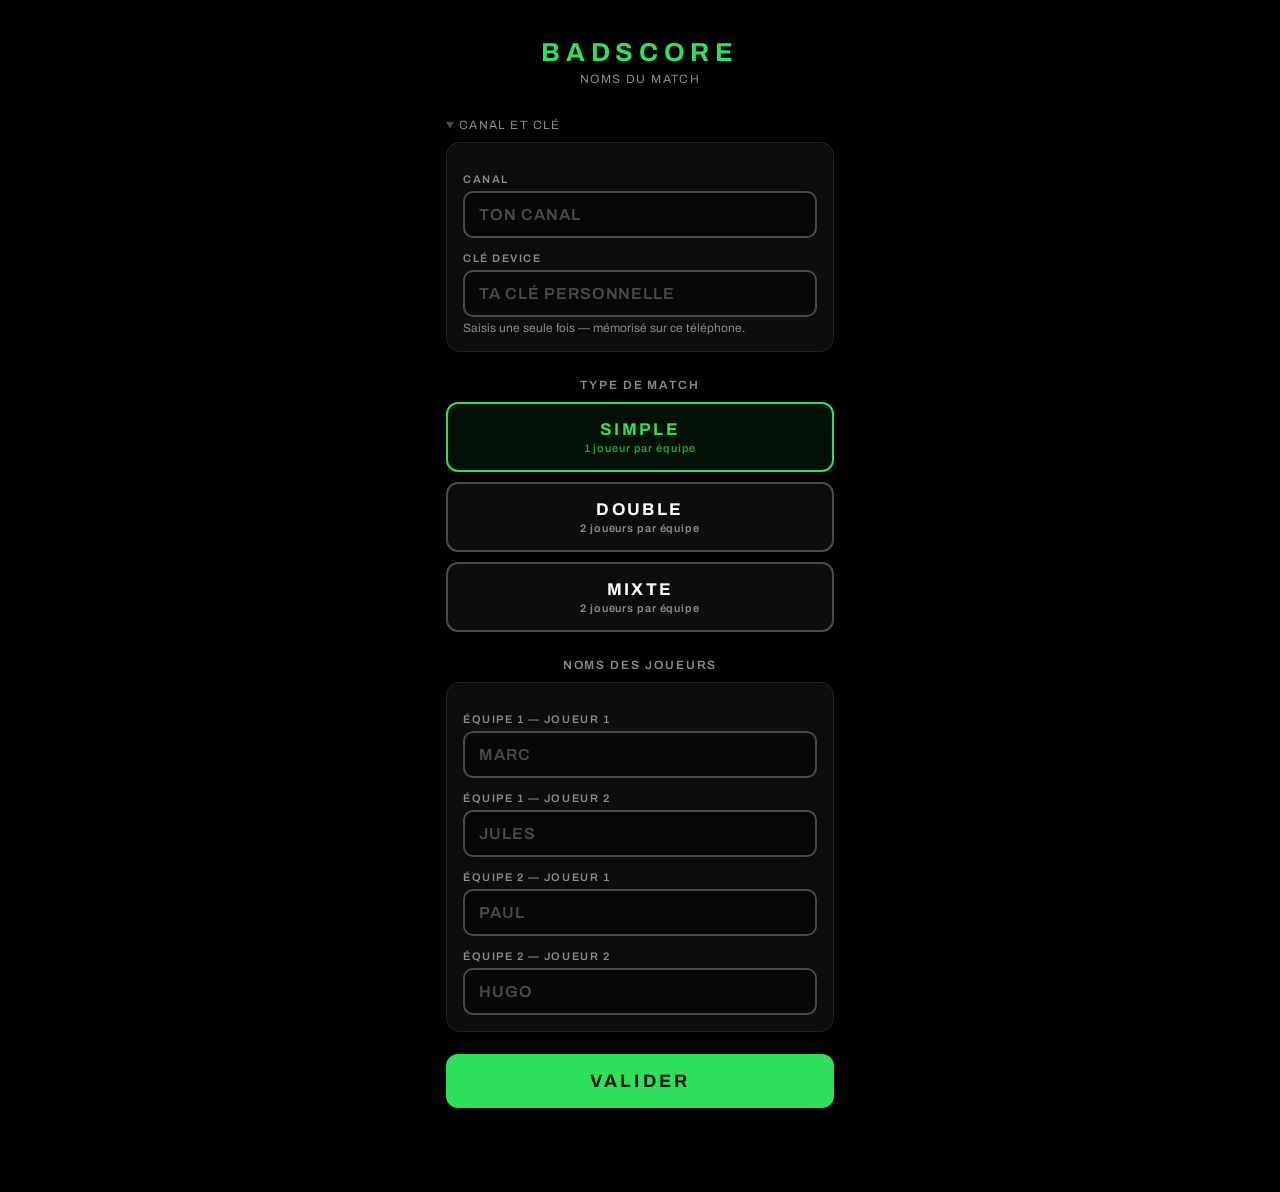
==== portal/index.html @ 9ab5801d "feat(portal): page « Noms du match » (type simple/double/mixte + partenaires) + Edge Function names " ====
<!doctype html>
<html lang="fr">
<head>
<meta charset="utf-8">
<meta name="viewport" content="width=device-width, initial-scale=1">
<title>BadScore — Noms du match</title>
<link rel="preconnect" href="https://fonts.googleapis.com">
<link rel="preconnect" href="https://fonts.gstatic.com" crossorigin>
<link href="https://fonts.googleapis.com/css2?family=Archivo:wght@600;700&display=swap" rel="stylesheet">
<style>
  /* Portail BadScore — le même langage visuel que l'écran de la montre :
     fond noir, vert #2FE05C, typographie Archivo, gros blocs tapables. */
  :root {
    --green: #2FE05C;
    --red: #E5484D;
    --grey: #8A8A8A;
    --dim: #4A4A4A;
    --txt: #FFFFFF;
  }
  html, body {
    margin: 0; padding: 0; background: #000; color: var(--txt);
    font-family: "Archivo", "Helvetica Neue", Arial, sans-serif;
    -webkit-text-size-adjust: 100%;
  }
  body { min-height: 100vh; display: flex; flex-direction: column; align-items: center; }
  .wrap { width: 100%; max-width: 420px; padding: 20px 16px 48px; box-sizing: border-box; }
  header { text-align: center; padding: 18px 0 6px; }
  .brand { color: var(--green); font-size: 26px; font-weight: 700; letter-spacing: 0.22em; }
  .sub { color: var(--grey); font-size: 12px; letter-spacing: 0.12em; text-transform: uppercase; margin-top: 6px; }
  h2 { color: var(--grey); font-size: 12px; font-weight: 600; letter-spacing: 0.16em; text-transform: uppercase; margin: 26px 0 10px; text-align: center; }
  .card { background: #0B0D0F; border: 1px solid rgba(255,255,255,0.08); border-radius: 14px; padding: 16px; }

  /* Tuiles de type — comme l'écran SETUP de la montre. */
  .tiles { display: flex; flex-direction: column; gap: 10px; }
  .tile {
    border: 2px solid var(--dim); border-radius: 12px; background: #0B0D0F;
    color: var(--txt); font-family: inherit; font-weight: 700; font-size: 17px;
    letter-spacing: 0.14em; padding: 16px; cursor: pointer; text-align: center;
    transition: border-color .15s, color .15s, background .15s;
  }
  .tile small { display: block; color: var(--grey); font-weight: 600; font-size: 11px; letter-spacing: 0.08em; margin-top: 3px; }
  .tile.on { border-color: var(--green); color: var(--green); background: rgba(47,224,92,0.07); }
  .tile.on small { color: rgba(47,224,92,0.7); }

  label { display: block; color: var(--grey); font-size: 11px; font-weight: 600; letter-spacing: 0.14em; text-transform: uppercase; margin: 14px 0 6px; }
  input {
    width: 100%; box-sizing: border-box; background: #060708; color: var(--txt);
    border: 2px solid var(--dim); border-radius: 10px; padding: 13px 14px;
    font-family: inherit; font-size: 16px; font-weight: 600; letter-spacing: 0.06em;
    text-transform: uppercase;
  }
  input:focus { outline: none; border-color: var(--green); }
  input::placeholder { color: var(--dim); }

  #validate {
    width: 100%; margin-top: 22px; background: var(--green); color: #04180A;
    border: none; border-radius: 12px; padding: 17px; cursor: pointer;
    font-family: inherit; font-size: 18px; font-weight: 700; letter-spacing: 0.18em;
  }
  #validate:active { transform: translateY(1px); }
  #validate[disabled] { opacity: 0.45; }

  #status { text-align: center; min-height: 22px; margin-top: 14px; font-size: 13px; font-weight: 600; letter-spacing: 0.08em; }
  #status.ok { color: var(--green); }
  #status.err { color: var(--red); }

  details { margin-top: 26px; }
  summary { color: var(--grey); font-size: 12px; letter-spacing: 0.12em; text-transform: uppercase; cursor: pointer; }
  summary::marker { color: var(--dim); }
  .muted { color: var(--grey); font-size: 12px; margin-top: 4px; }
</style>
</head>
<body>
<div class="wrap">
  <header>
    <div class="brand">BADSCORE</div>
    <div class="sub">Noms du match</div>
  </header>

  <details open id="setup">
    <summary>Canal et clé</summary>
    <div class="card" style="margin-top:10px">
      <label for="channel">Canal</label>
      <input id="channel" placeholder="ton canal" autocomplete="off">
      <label for="key">Clé device</label>
      <input id="key" placeholder="ta clé personnelle" autocomplete="off">
      <div class="muted">Saisis une seule fois — mémorisé sur ce téléphone.</div>
    </div>
  </details>

  <h2>Type de match</h2>
  <div class="tiles">
    <button class="tile on" data-format="simple">SIMPLE<small>1 joueur par équipe</small></button>
    <button class="tile" data-format="double">DOUBLE<small>2 joueurs par équipe</small></button>
    <button class="tile" data-format="mixte">MIXTE<small>2 joueurs par équipe</small></button>
  </div>

  <h2>Noms des joueurs</h2>
  <div class="card">
    <label for="name1">Équipe 1 — joueur 1</label>
    <input id="name1" maxlength="24" placeholder="MARC" autocomplete="off">
    <div id="b1">
      <label for="name1b">Équipe 1 — joueur 2</label>
      <input id="name1b" maxlength="24" placeholder="JULES" autocomplete="off">
    </div>
    <label for="name2">Équipe 2 — joueur 1</label>
    <input id="name2" maxlength="24" placeholder="PAUL" autocomplete="off">
    <div id="b2">
      <label for="name2b">Équipe 2 — joueur 2</label>
      <input id="name2b" maxlength="24" placeholder="HUGO" autocomplete="off">
    </div>
  </div>

  <button id="validate">VALIDER</button>
  <div id="status"></div>
</div>

<script>
  // Portail des noms — zéro framework, une seule requête au backend.
  // GET  /names?channel=…  (public)  → pré-remplissage
  // POST /names  (X-Device-Key)      → enregistrement
  const SUPABASE = "https://bzdbnptnubkkagmmxhyi.supabase.co";
  const $ = (id) => document.getElementById(id);
  const LS = "badscore-portal";

  let format = "simple";

  // --- pré-remplissage depuis localStorage ---
  try {
    const saved = JSON.parse(localStorage.getItem(LS) || "{}");
    if (saved.channel) $("channel").value = saved.channel;
    if (saved.key) $("key").value = saved.key;
  } catch { /* premier lancement */ }

  // --- tuiles de type ---
  document.querySelectorAll(".tile").forEach((t) => t.addEventListener("click", () => {
    format = t.dataset.format;
    document.querySelectorAll(".tile").forEach((x) => x.classList.toggle("on", x === t));
    $("b1").style.display = format === "simple" ? "none" : "block";
    $("b2").style.display = format === "simple" ? "none" : "block";
  }));

  // --- pré-remplir les noms si canal connu ---
  async function loadNames() {
    const channel = $("channel").value.trim();
    if (!channel) return;
    try {
      const res = await fetch(`${SUPABASE}/functions/v1/names?channel=${encodeURIComponent(channel)}`);
      if (!res.ok) return;
      const n = await res.json();
      $("name1").value = n.name1 || "";
      $("name1b").value = n.name1b || "";
      $("name2").value = n.name2 || "";
      $("name2b").value = n.name2b || "";
      format = n.format || "simple";
      document.querySelectorAll(".tile").forEach((x) => x.classList.toggle("on", x.dataset.format === format));
      $("b1").style.display = format === "simple" ? "none" : "block";
      $("b2").style.display = format === "simple" ? "none" : "block";
    } catch { /* hors ligne : champs vides */ }
  }
  $("channel").addEventListener("change", loadNames);
  loadNames();

  // --- valider ---
  function status(msg, cls) {
    const s = $("status");
    s.textContent = msg;
    s.className = cls || "";
  }

  $("validate").addEventListener("click", async () => {
    const channel = $("channel").value.trim();
    const key = $("key").value.trim();
    const body = {
      format,
      name1: $("name1").value.trim(),
      name1b: $("name1b").value.trim(),
      name2: $("name2").value.trim(),
      name2b: $("name2b").value.trim(),
    };
    if (!channel || !key) { status("Canal et clé requis", "err"); return; }
    if (format !== "simple" && (!body.name1b || !body.name2b)) { status("Partenaires requis en double/mixte", "err"); return; }
    $("validate").disabled = true;
    status("Enregistrement…");
    try {
      const res = await fetch(`${SUPABASE}/functions/v1/names`, {
        method: "POST",
        headers: { "X-Device-Key": key, "Content-Type": "application/json" },
        body: JSON.stringify(body),
      });
      if (res.ok) {
        localStorage.setItem(LS, JSON.stringify({ channel, key }));
        status("ENREGISTRÉ ✓ — le chat et l'overlay suivent dès le prochain point", "ok");
      } else if (res.status === 401) {
        status("Clé refusée (401) — recopie-la depuis le portail d'enregistrement", "err");
      } else {
        status("Erreur " + res.status + " — réessaie", "err");
      }
    } catch {
      status("Réseau indisponible — réessaie", "err");
    }
    $("validate").disabled = false;
  });
</script>
</body>
</html>
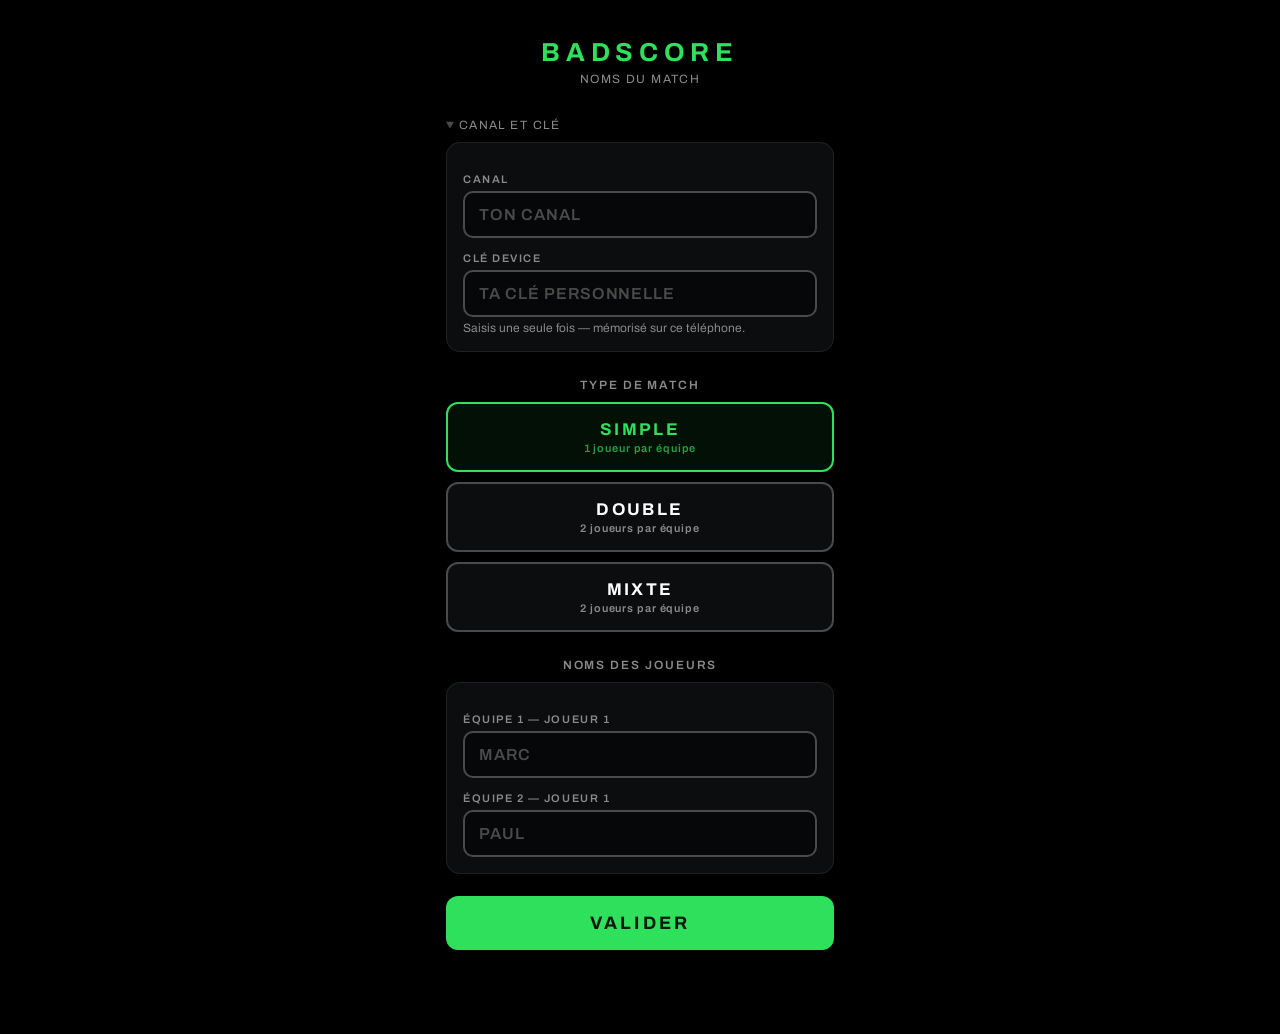
==== commit e2dceb8a: "fix(portal): simple = un seul joueur par équipe dès le chargement (applyFormat au boot)" ====
--- a/portal/index.html
+++ b/portal/index.html
@@ -133,12 +133,18 @@
   } catch { /* premier lancement */ }
 
   // --- tuiles de type ---
+  // Simple = UN joueur par équipe : les partenaires disparaissent entièrement.
+  function applyFormat() {
+    const dbl = format !== "simple";
+    $("b1").style.display = dbl ? "block" : "none";
+    $("b2").style.display = dbl ? "block" : "none";
+    document.querySelectorAll(".tile").forEach((x) => x.classList.toggle("on", x.dataset.format === format));
+  }
   document.querySelectorAll(".tile").forEach((t) => t.addEventListener("click", () => {
     format = t.dataset.format;
-    document.querySelectorAll(".tile").forEach((x) => x.classList.toggle("on", x === t));
-    $("b1").style.display = format === "simple" ? "none" : "block";
-    $("b2").style.display = format === "simple" ? "none" : "block";
+    applyFormat();
   }));
+  applyFormat();
 
   // --- pré-remplir les noms si canal connu ---
   async function loadNames() {
@@ -153,9 +159,7 @@
       $("name2").value = n.name2 || "";
       $("name2b").value = n.name2b || "";
       format = n.format || "simple";
-      document.querySelectorAll(".tile").forEach((x) => x.classList.toggle("on", x.dataset.format === format));
-      $("b1").style.display = format === "simple" ? "none" : "block";
-      $("b2").style.display = format === "simple" ? "none" : "block";
+      applyFormat();
     } catch { /* hors ligne : champs vides */ }
   }
   $("channel").addEventListener("change", loadNames);
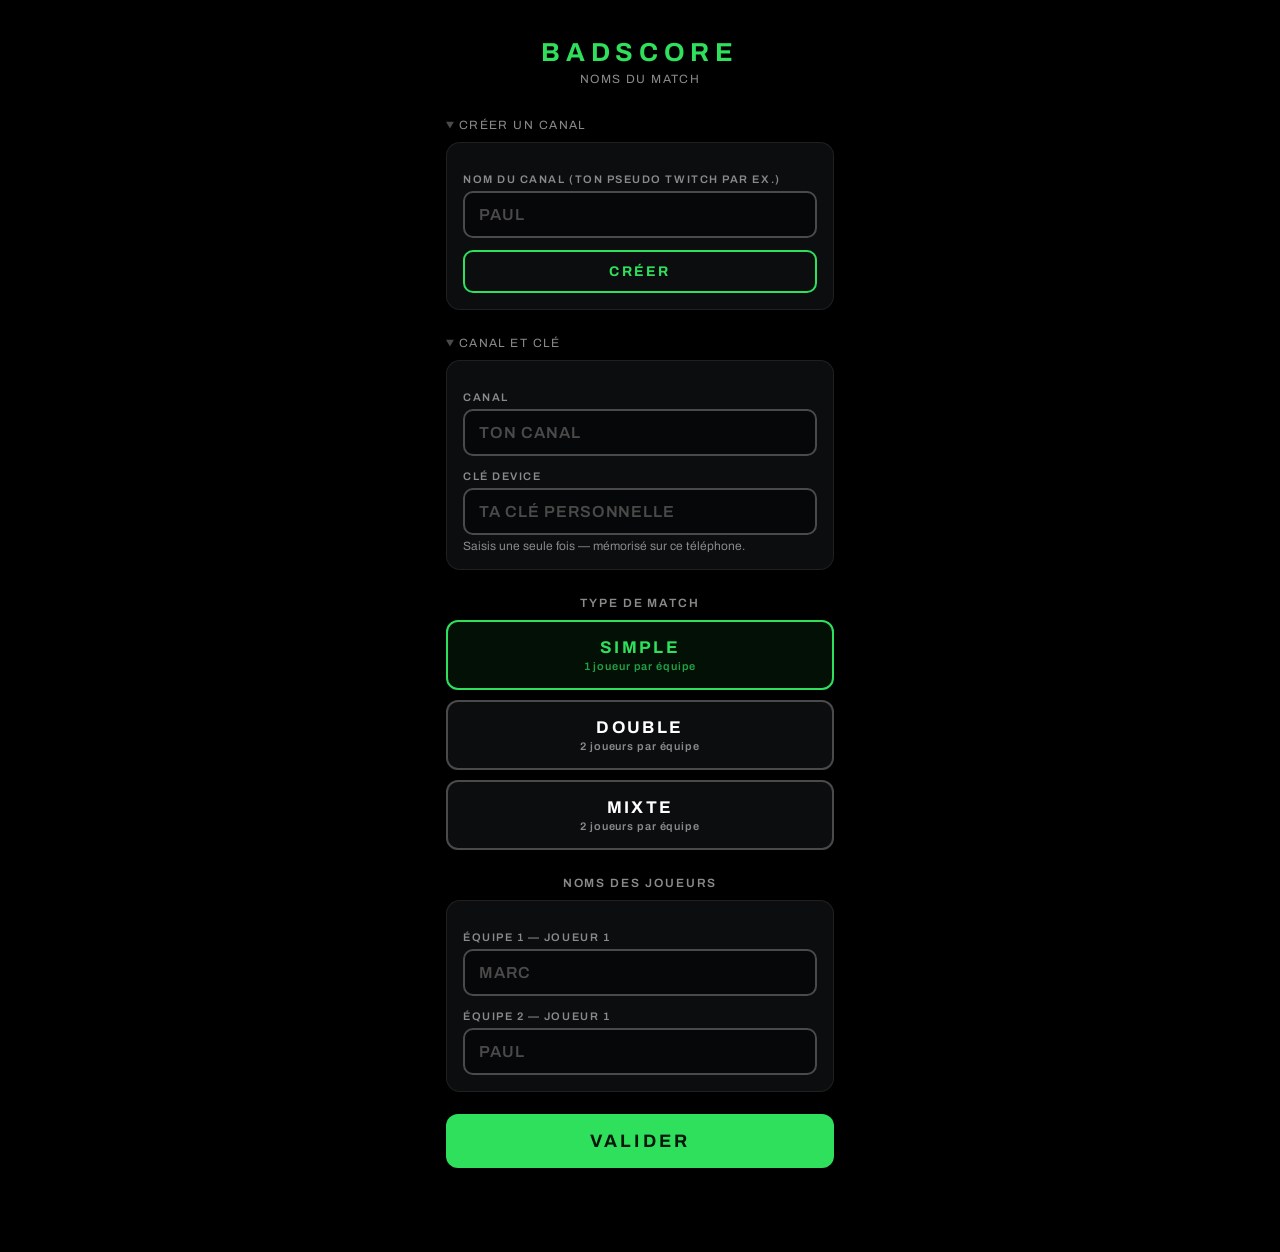
==== commit 8c6dae50: "feat(portal): création de canal — Edge Function register + bloc dans la page - register : POST {chan" ====
--- a/portal/index.html
+++ b/portal/index.html
@@ -57,6 +57,13 @@
     border: none; border-radius: 12px; padding: 17px; cursor: pointer;
     font-family: inherit; font-size: 18px; font-weight: 700; letter-spacing: 0.18em;
   }
+  .ghost {
+    width: 100%; background: transparent; color: var(--green);
+    border: 2px solid var(--green); border-radius: 10px; padding: 12px;
+    cursor: pointer; font-family: inherit; font-size: 14px; font-weight: 700;
+    letter-spacing: 0.16em;
+  }
+  .ghost:active { transform: translateY(1px); }
   #validate:active { transform: translateY(1px); }
   #validate[disabled] { opacity: 0.45; }
 
@@ -76,6 +83,20 @@
     <div class="brand">BADSCORE</div>
     <div class="sub">Noms du match</div>
   </header>
+
+  <details open id="register">
+    <summary>Créer un canal</summary>
+    <div class="card" style="margin-top:10px">
+      <label for="newChannel">Nom du canal (ton pseudo Twitch par ex.)</label>
+      <input id="newChannel" maxlength="32" placeholder="paul" autocomplete="off">
+      <button id="create" style="margin-top:12px" class="ghost">CRÉER</button>
+      <div id="regOut" class="muted" style="display:none">
+        <div style="margin-top:10px">Ta clé personnelle — <b>affichée une seule fois</b> :</div>
+        <textarea id="regKey" readonly style="width:100%;box-sizing:border-box;background:#060708;color:var(--green);border:1px solid var(--dim);border-radius:8px;padding:10px;font-family:monospace;font-size:13px;margin-top:6px;height:64px"></textarea>
+        <div style="margin-top:8px">Recopie-la maintenant. Elle alimente ce portail et les Réglages GCM de ta montre.</div>
+      </div>
+    </div>
+  </details>
 
   <details open id="setup">
     <summary>Canal et clé</summary>
@@ -164,6 +185,39 @@
   }
   $("channel").addEventListener("change", loadNames);
   loadNames();
+
+  // --- créer un canal ---
+  $("create").addEventListener("click", async () => {
+    const channel = $("newChannel").value.trim();
+    if (!channel) { status("Choisis un nom de canal", "err"); return; }
+    $("create").disabled = true;
+    status("Création…");
+    try {
+      const res = await fetch(`${SUPABASE}/functions/v1/register`, {
+        method: "POST",
+        headers: { "Content-Type": "application/json" },
+        body: JSON.stringify({ channel }),
+      });
+      if (res.ok) {
+        const data = await res.json();
+        $("regKey").value = data.key;
+        $("regOut").style.display = "block";
+        $("channel").value = data.channel;
+        $("key").value = data.key;
+        localStorage.setItem(LS, JSON.stringify({ channel: data.channel, key: data.key }));
+        status("Canal créé ✓", "ok");
+        $("setup").open = true;
+        loadNames();
+      } else if (res.status === 409) {
+        status("Canal déjà pris — choisis-en un autre", "err");
+      } else {
+        status("Erreur " + res.status + " — réessaie", "err");
+      }
+    } catch {
+      status("Réseau indisponible — réessaie", "err");
+    }
+    $("create").disabled = false;
+  });
 
   // --- valider ---
   function status(msg, cls) {
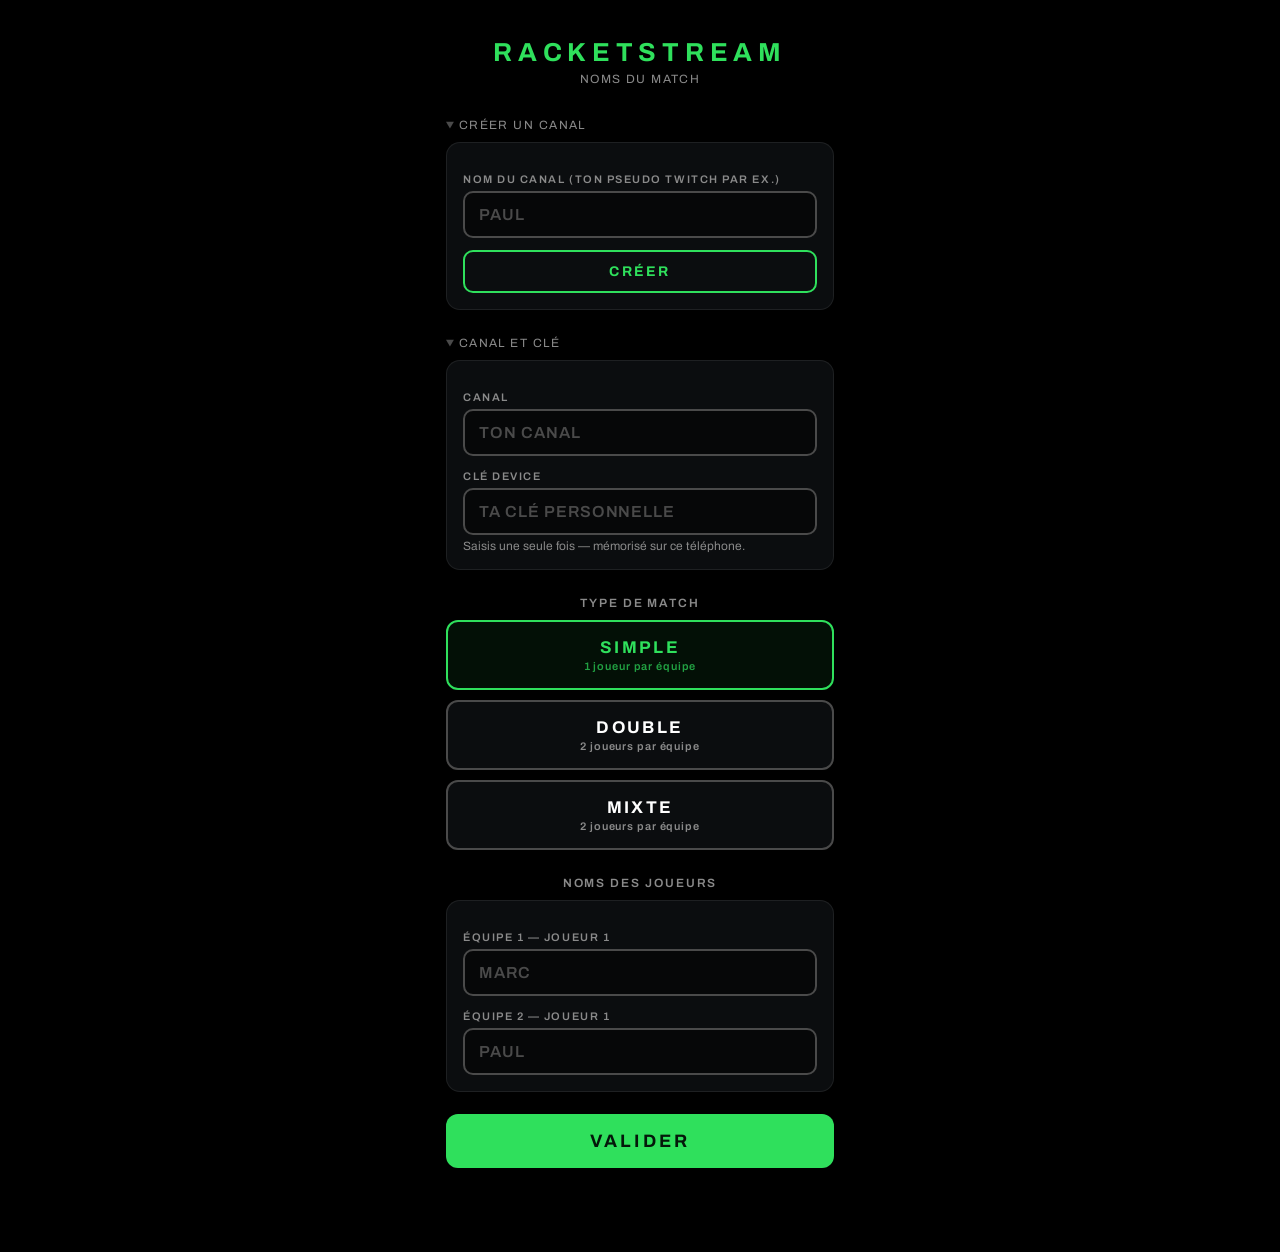
==== commit 202b8826: "feat: renommage BadScore → RacketStream Repositionnement : score pour sports de raquette (badminton " ====
--- a/portal/index.html
+++ b/portal/index.html
@@ -3,12 +3,12 @@
 <head>
 <meta charset="utf-8">
 <meta name="viewport" content="width=device-width, initial-scale=1">
-<title>BadScore — Noms du match</title>
+<title>RacketStream — Noms du match</title>
 <link rel="preconnect" href="https://fonts.googleapis.com">
 <link rel="preconnect" href="https://fonts.gstatic.com" crossorigin>
 <link href="https://fonts.googleapis.com/css2?family=Archivo:wght@600;700&display=swap" rel="stylesheet">
 <style>
-  /* Portail BadScore — le même langage visuel que l'écran de la montre :
+  /* Portail RacketStream — le même langage visuel que l'écran de la montre :
      fond noir, vert #2FE05C, typographie Archivo, gros blocs tapables. */
   :root {
     --green: #2FE05C;
@@ -80,7 +80,7 @@
 <body>
 <div class="wrap">
   <header>
-    <div class="brand">BADSCORE</div>
+    <div class="brand">RACKETSTREAM</div>
     <div class="sub">Noms du match</div>
   </header>
 
